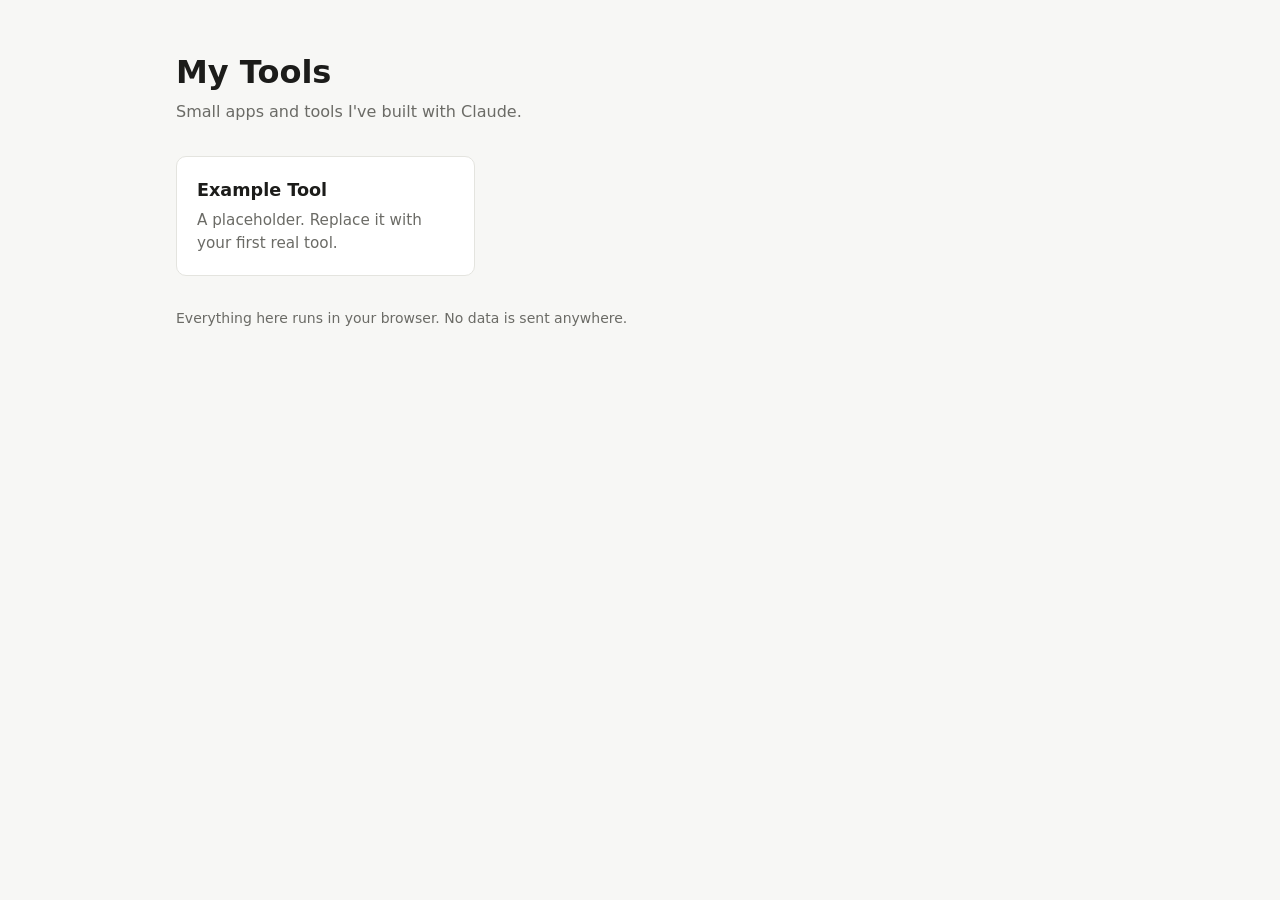
==== public/index.html @ fc3919c1 "Publish only public/ folder so .git and repo files aren't served Co-Authored-By: Claude Opus 5.5 <no" ====
<!doctype html>
<html lang="en">
<head>
  <meta charset="utf-8">
  <meta name="viewport" content="width=device-width, initial-scale=1">
  <title>My Tools</title>
  <meta name="description" content="A collection of small apps and tools I've built.">
  <link rel="stylesheet" href="styles.css">
</head>
<body>
  <header>
    <h1>My Tools</h1>
    <p>Small apps and tools I've built with Claude.</p>
  </header>

  <main class="grid">
    <!-- Add one card per tool. href points to the tool's folder. -->
    <a class="card" href="example-tool/">
      <h2>Example Tool</h2>
      <p>A placeholder. Replace it with your first real tool.</p>
    </a>
  </main>

  <footer>
    <p>Everything here runs in your browser. No data is sent anywhere.</p>
  </footer>
</body>
</html>
---- public/styles.css ----
:root {
  --bg: #f7f7f5;
  --surface: #ffffff;
  --text: #1c1c1a;
  --muted: #6b6b66;
  --border: #e4e4df;
  --accent: #c2410c;
}

@media (prefers-color-scheme: dark) {
  :root {
    --bg: #161615;
    --surface: #20201e;
    --text: #ececea;
    --muted: #9a9a94;
    --border: #33332f;
    --accent: #fb923c;
  }
}

* { box-sizing: border-box; }

body {
  margin: 0 auto;
  max-width: 960px;
  padding: 48px 16px;
  background: var(--bg);
  color: var(--text);
  font: 16px/1.5 system-ui, -apple-system, "Segoe UI", sans-serif;
}

header h1 { margin: 0 0 4px; font-size: 2rem; }
header p, footer p { margin: 0; color: var(--muted); }

.grid {
  display: grid;
  grid-template-columns: repeat(auto-fill, minmax(240px, 1fr));
  gap: 16px;
  margin: 32px 0;
}

.card {
  display: block;
  padding: 20px;
  background: var(--surface);
  border: 1px solid var(--border);
  border-radius: 10px;
  color: inherit;
  text-decoration: none;
  transition: border-color 0.15s;
}
.card:hover, .card:focus-visible { border-color: var(--accent); }
.card h2 { margin: 0 0 6px; font-size: 1.1rem; }
.card p { margin: 0; color: var(--muted); font-size: 0.95rem; }

footer { font-size: 0.875rem; }
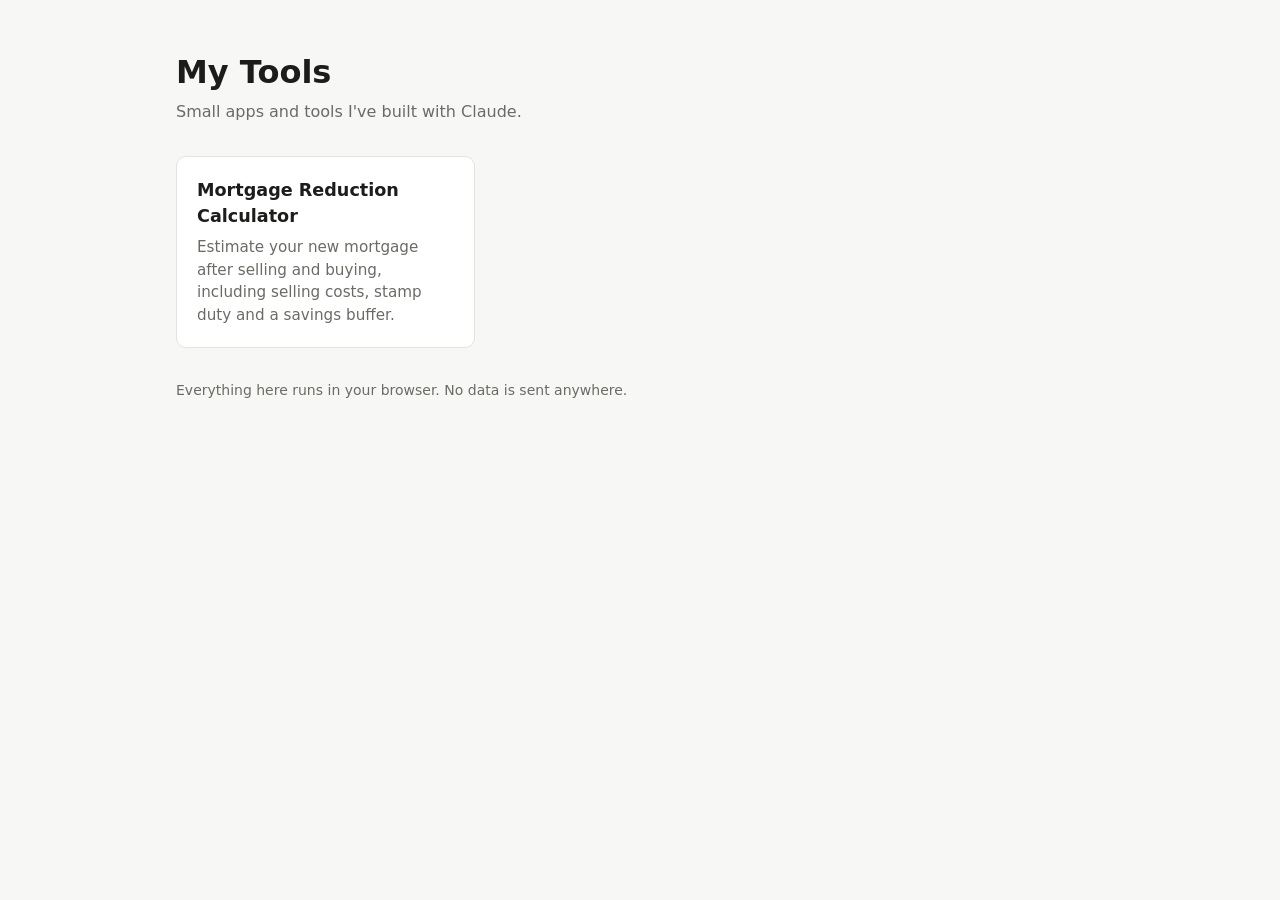
==== commit cf16e0ba: "Add mortgage reduction calculator as first tool Co-Authored-By: Claude Opus 5.5 <noreply@anthropic.c" ====
--- a/public/index.html
+++ b/public/index.html
@@ -15,9 +15,9 @@
 
   <main class="grid">
     <!-- Add one card per tool. href points to the tool's folder. -->
-    <a class="card" href="example-tool/">
-      <h2>Example Tool</h2>
-      <p>A placeholder. Replace it with your first real tool.</p>
+    <a class="card" href="mortgage-calculator/">
+      <h2>Mortgage Reduction Calculator</h2>
+      <p>Estimate your new mortgage after selling and buying, including selling costs, stamp duty and a savings buffer.</p>
     </a>
   </main>
 
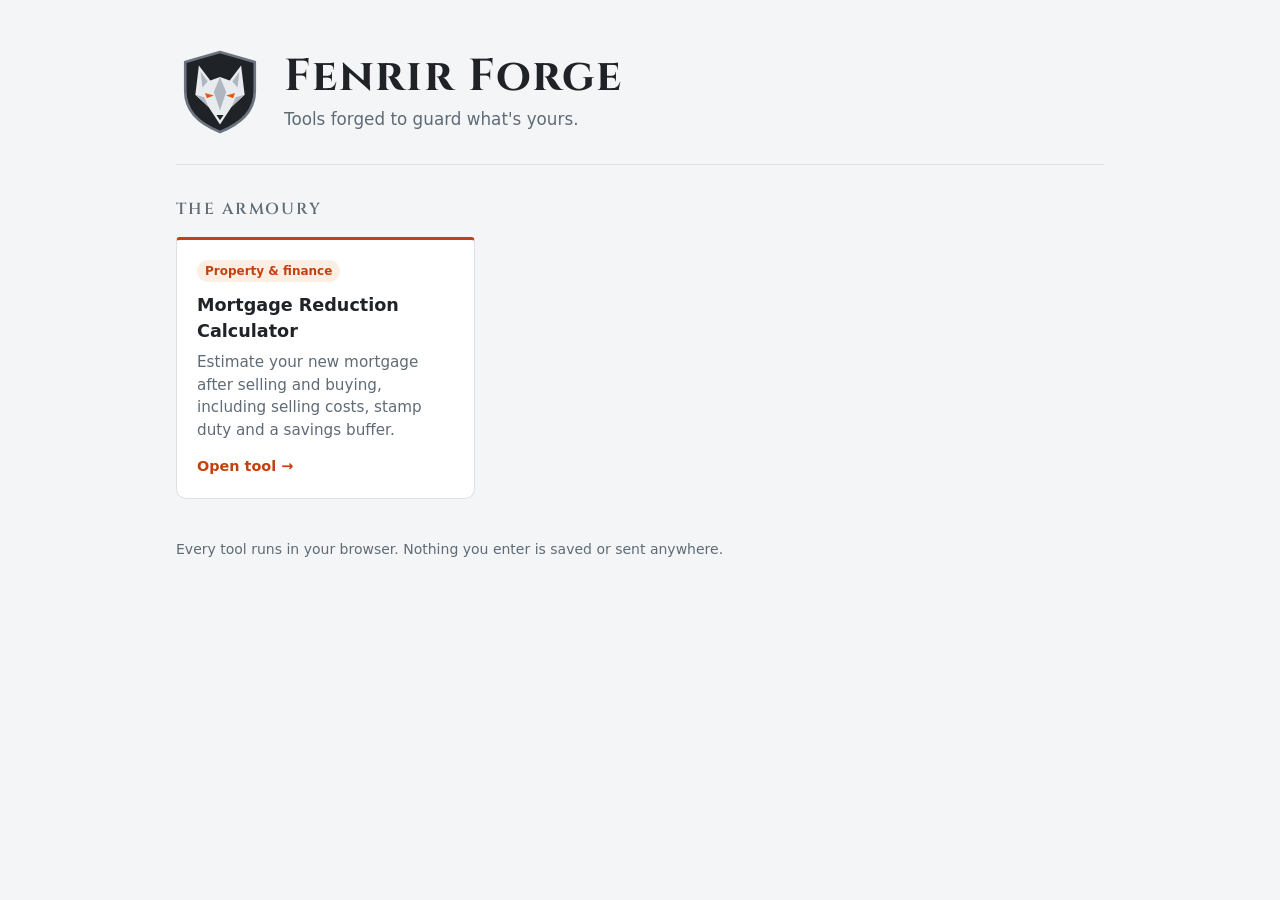
==== commit 8276063e: "Rebrand home page as Fenrir Forge with shield logo and favicon Co-Authored-By: Claude Opus 5.5 <nore" ====
--- a/public/index.html
+++ b/public/index.html
@@ -1,28 +1,38 @@
 <!doctype html>
-<html lang="en">
+<html lang="en-AU">
 <head>
   <meta charset="utf-8">
   <meta name="viewport" content="width=device-width, initial-scale=1">
-  <title>My Tools</title>
-  <meta name="description" content="A collection of small apps and tools I've built.">
+  <title>Fenrir Forge</title>
+  <meta name="description" content="Fenrir Forge: practical tools forged to guard what's yours.">
+  <link rel="icon" href="logo.svg" type="image/svg+xml">
+  <link rel="preconnect" href="https://fonts.googleapis.com">
+  <link rel="preconnect" href="https://fonts.gstatic.com" crossorigin>
+  <link rel="stylesheet" href="https://fonts.googleapis.com/css2?family=Cinzel:wght@600;700&display=swap">
   <link rel="stylesheet" href="styles.css">
 </head>
 <body>
-  <header>
-    <h1>My Tools</h1>
-    <p>Small apps and tools I've built with Claude.</p>
+  <header class="hero">
+    <img class="logo" src="logo.svg" alt="" width="88" height="88">
+    <div>
+      <h1>Fenrir Forge</h1>
+      <p class="tagline">Tools forged to guard what's yours.</p>
+    </div>
   </header>
 
+  <h2 class="section-title">The armoury</h2>
   <main class="grid">
-    <!-- Add one card per tool. href points to the tool's folder. -->
+    <!-- Add one card per tool. href points to the tool's folder inside public/. -->
     <a class="card" href="mortgage-calculator/">
-      <h2>Mortgage Reduction Calculator</h2>
+      <span class="tag">Property &amp; finance</span>
+      <h3>Mortgage Reduction Calculator</h3>
       <p>Estimate your new mortgage after selling and buying, including selling costs, stamp duty and a savings buffer.</p>
+      <span class="go">Open tool &rarr;</span>
     </a>
   </main>
 
   <footer>
-    <p>Everything here runs in your browser. No data is sent anywhere.</p>
+    <p>Every tool runs in your browser. Nothing you enter is saved or sent anywhere.</p>
   </footer>
 </body>
 </html>
--- a/public/styles.css
+++ b/public/styles.css
@@ -1,20 +1,22 @@
 :root {
-  --bg: #f7f7f5;
+  --bg: #f4f5f6;
   --surface: #ffffff;
-  --text: #1c1c1a;
-  --muted: #6b6b66;
-  --border: #e4e4df;
+  --text: #1f2328;
+  --muted: #5f6b76;
+  --border: #dde1e5;
   --accent: #c2410c;
+  --accent-soft: #fdeee4;
 }
 
 @media (prefers-color-scheme: dark) {
   :root {
-    --bg: #161615;
-    --surface: #20201e;
-    --text: #ececea;
-    --muted: #9a9a94;
-    --border: #33332f;
+    --bg: #121417;
+    --surface: #1b1e22;
+    --text: #e9ecef;
+    --muted: #98a2ad;
+    --border: #2d3238;
     --accent: #fb923c;
+    --accent-soft: #2e1d12;
   }
 }
 
@@ -29,28 +31,71 @@
   font: 16px/1.5 system-ui, -apple-system, "Segoe UI", sans-serif;
 }
 
-header h1 { margin: 0 0 4px; font-size: 2rem; }
-header p, footer p { margin: 0; color: var(--muted); }
+.hero {
+  display: flex;
+  align-items: center;
+  gap: 20px;
+  padding-bottom: 28px;
+  border-bottom: 1px solid var(--border);
+}
+.logo { width: 88px; height: 88px; flex-shrink: 0; }
+.hero h1 {
+  margin: 0;
+  font-family: "Cinzel", Georgia, serif;
+  font-size: clamp(2rem, 6vw, 2.8rem);
+  font-weight: 700;
+  letter-spacing: 0.04em;
+  line-height: 1.1;
+}
+.tagline { margin: 6px 0 0; color: var(--muted); font-size: 1.05rem; }
+
+.section-title {
+  margin: 32px 0 0;
+  font-family: "Cinzel", Georgia, serif;
+  font-size: 1rem;
+  font-weight: 600;
+  letter-spacing: 0.12em;
+  text-transform: uppercase;
+  color: var(--muted);
+}
 
 .grid {
   display: grid;
-  grid-template-columns: repeat(auto-fill, minmax(240px, 1fr));
+  grid-template-columns: repeat(auto-fill, minmax(260px, 1fr));
   gap: 16px;
-  margin: 32px 0;
+  margin: 16px 0 40px;
 }
 
 .card {
-  display: block;
+  display: flex;
+  flex-direction: column;
   padding: 20px;
   background: var(--surface);
   border: 1px solid var(--border);
-  border-radius: 10px;
+  border-top: 3px solid var(--accent);
+  border-radius: 4px 4px 10px 10px;
   color: inherit;
   text-decoration: none;
-  transition: border-color 0.15s;
+  transition: transform 0.15s, border-color 0.15s;
 }
-.card:hover, .card:focus-visible { border-color: var(--accent); }
-.card h2 { margin: 0 0 6px; font-size: 1.1rem; }
-.card p { margin: 0; color: var(--muted); font-size: 0.95rem; }
+.card:hover, .card:focus-visible { transform: translateY(-2px); border-color: var(--accent); }
+.card h3 { margin: 10px 0 6px; font-size: 1.1rem; }
+.card p { margin: 0 0 14px; color: var(--muted); font-size: 0.95rem; flex: 1; }
+.tag {
+  align-self: flex-start;
+  padding: 2px 8px;
+  border-radius: 999px;
+  background: var(--accent-soft);
+  color: var(--accent);
+  font-size: 0.75rem;
+  font-weight: 600;
+}
+.go { color: var(--accent); font-size: 0.9rem; font-weight: 600; }
 
-footer { font-size: 0.875rem; }
+footer { font-size: 0.875rem; color: var(--muted); }
+footer p { margin: 0; }
+
+@media (max-width: 480px) {
+  .hero { flex-direction: column; align-items: flex-start; gap: 14px; }
+  .logo { width: 72px; height: 72px; }
+}
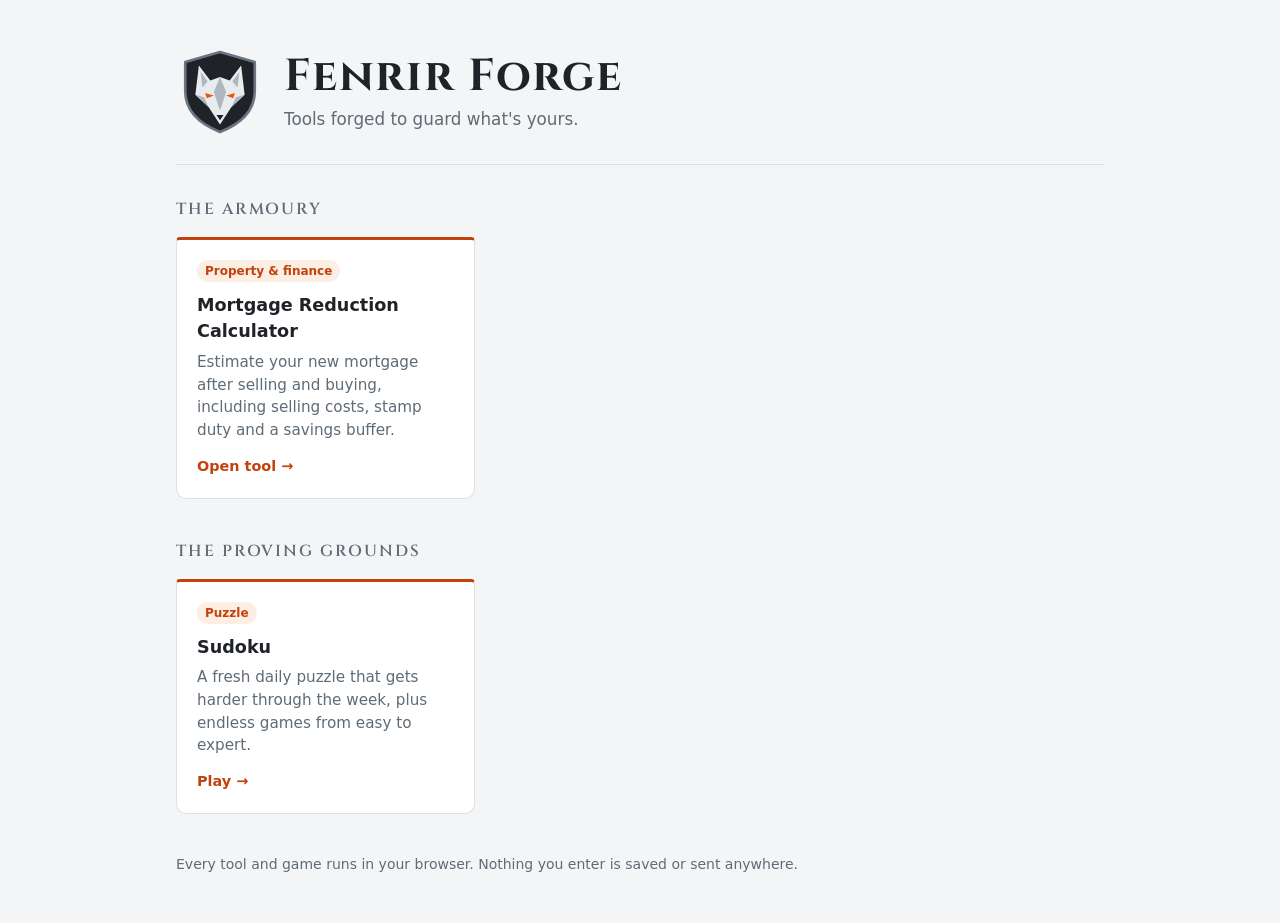
==== commit d770d17f: "Add Sudoku game and Games section on home page Daily puzzle (same for everyone, harder through the w" ====
--- a/public/index.html
+++ b/public/index.html
@@ -31,8 +31,18 @@
     </a>
   </main>
 
+  <h2 class="section-title">The proving grounds</h2>
+  <section class="grid">
+    <a class="card" href="sudoku/">
+      <span class="tag">Puzzle</span>
+      <h3>Sudoku</h3>
+      <p>A fresh daily puzzle that gets harder through the week, plus endless games from easy to expert.</p>
+      <span class="go">Play &rarr;</span>
+    </a>
+  </section>
+
   <footer>
-    <p>Every tool runs in your browser. Nothing you enter is saved or sent anywhere.</p>
+    <p>Every tool and game runs in your browser. Nothing you enter is saved or sent anywhere.</p>
   </footer>
 </body>
 </html>
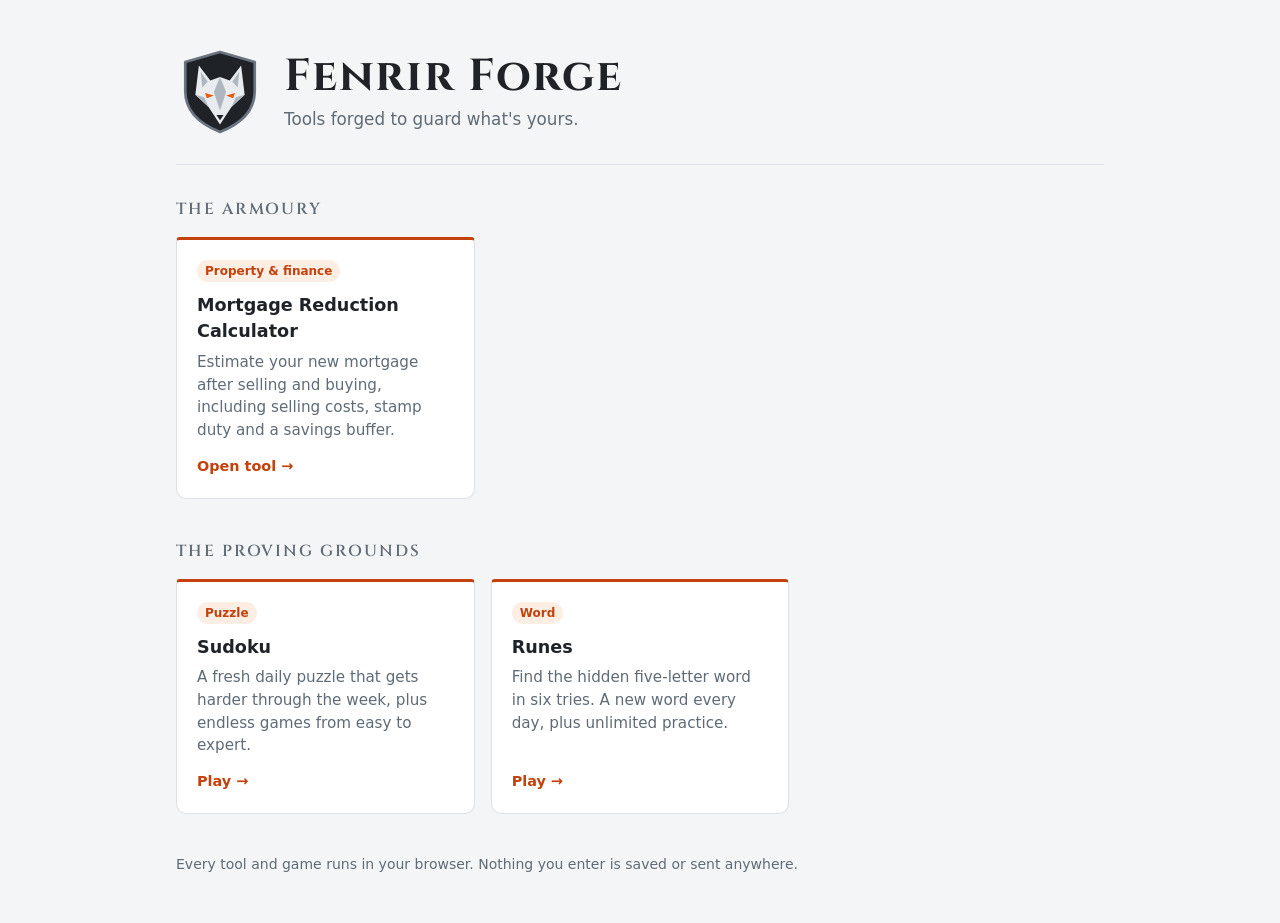
==== commit 790a1f06: "Add Runes daily word game Daily five-letter word puzzle (same word for everyone, local midnight roll" ====
--- a/public/index.html
+++ b/public/index.html
@@ -39,6 +39,12 @@
       <p>A fresh daily puzzle that gets harder through the week, plus endless games from easy to expert.</p>
       <span class="go">Play &rarr;</span>
     </a>
+    <a class="card" href="runes/">
+      <span class="tag">Word</span>
+      <h3>Runes</h3>
+      <p>Find the hidden five-letter word in six tries. A new word every day, plus unlimited practice.</p>
+      <span class="go">Play &rarr;</span>
+    </a>
   </section>
 
   <footer>
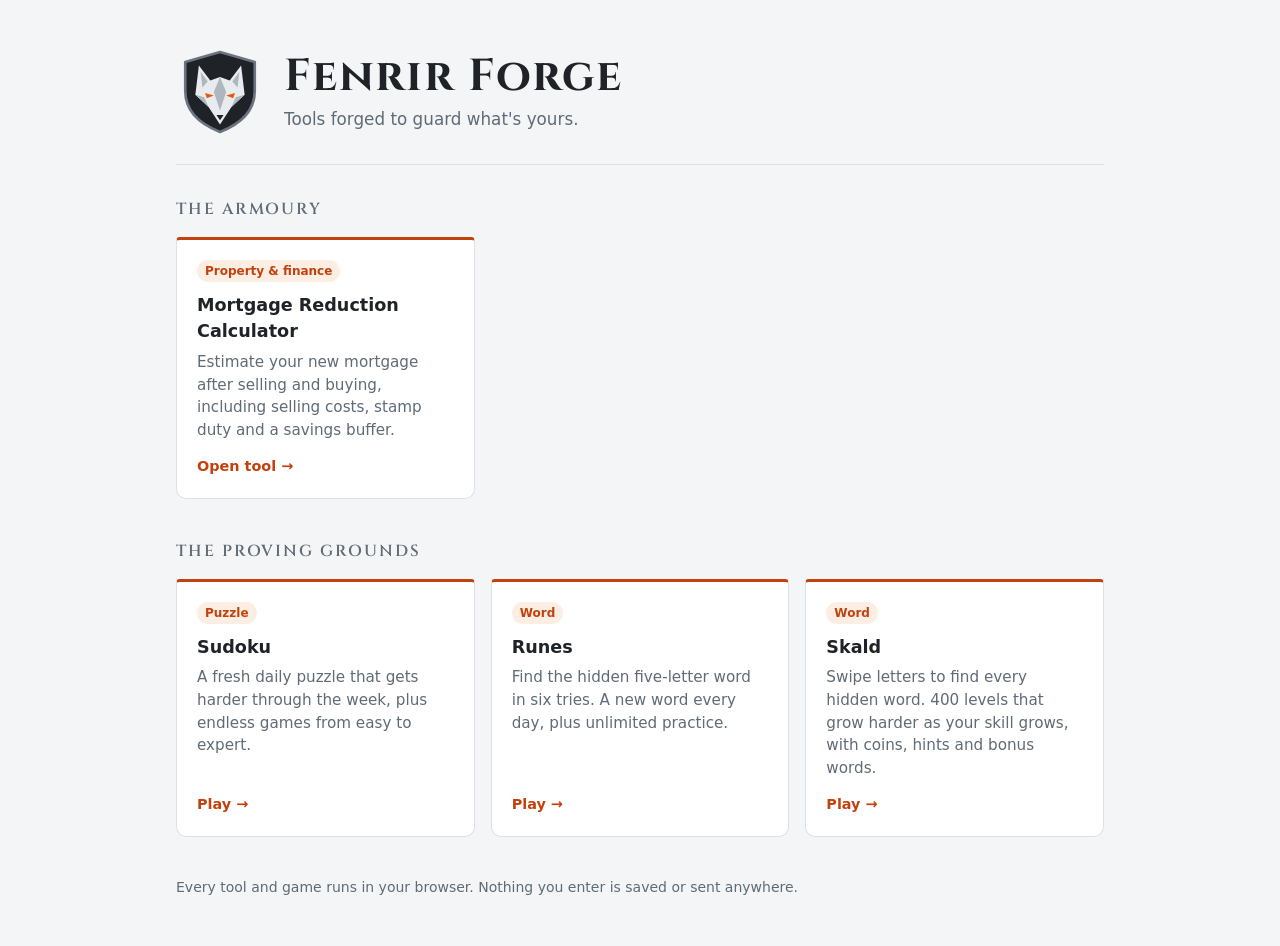
==== commit 2b54f05e: "Add Skald levelled word game 400 levels built from SCOWL common words by scripts/build_skald_levels." ====
--- a/public/index.html
+++ b/public/index.html
@@ -45,6 +45,12 @@
       <p>Find the hidden five-letter word in six tries. A new word every day, plus unlimited practice.</p>
       <span class="go">Play &rarr;</span>
     </a>
+    <a class="card" href="skald/">
+      <span class="tag">Word</span>
+      <h3>Skald</h3>
+      <p>Swipe letters to find every hidden word. 400 levels that grow harder as your skill grows, with coins, hints and bonus words.</p>
+      <span class="go">Play &rarr;</span>
+    </a>
   </section>
 
   <footer>
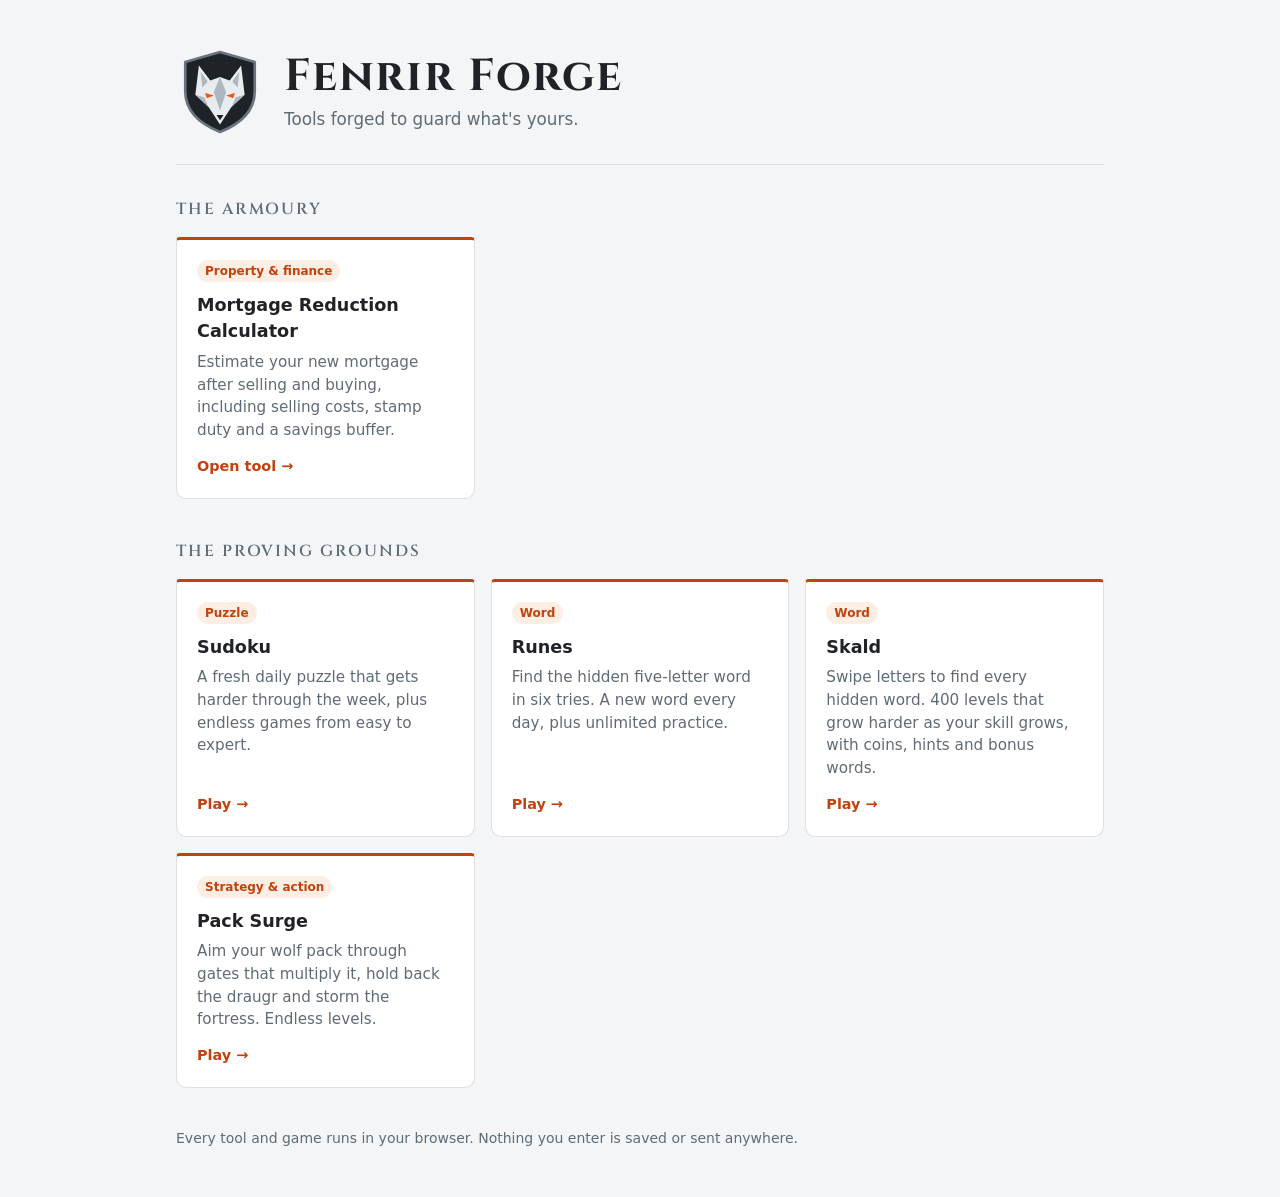
==== commit 2d3b256f: "Add Pack Surge crowd-battle game Drag to aim a wolf launcher through moving multiplier gates, avoid " ====
--- a/public/index.html
+++ b/public/index.html
@@ -51,6 +51,12 @@
       <p>Swipe letters to find every hidden word. 400 levels that grow harder as your skill grows, with coins, hints and bonus words.</p>
       <span class="go">Play &rarr;</span>
     </a>
+    <a class="card" href="pack-surge/">
+      <span class="tag">Strategy &amp; action</span>
+      <h3>Pack Surge</h3>
+      <p>Aim your wolf pack through gates that multiply it, hold back the draugr and storm the fortress. Endless levels.</p>
+      <span class="go">Play &rarr;</span>
+    </a>
   </section>
 
   <footer>
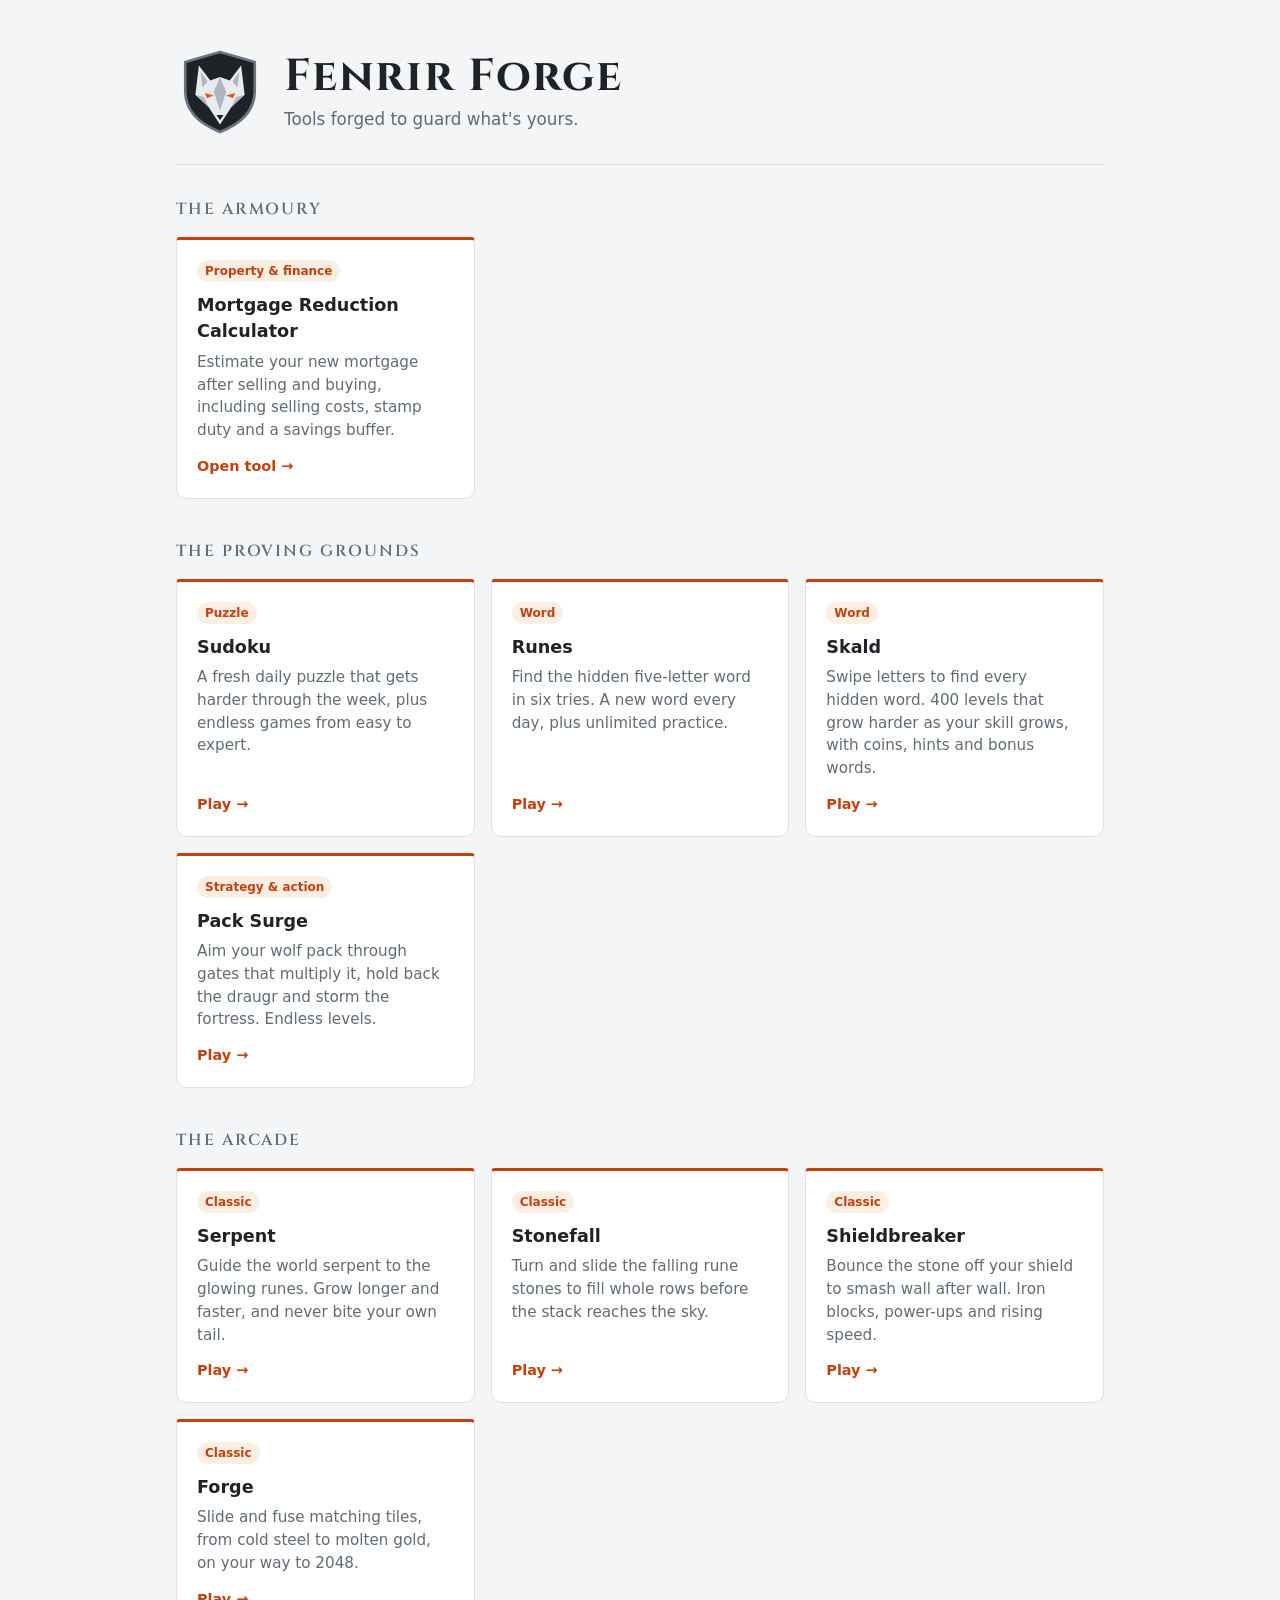
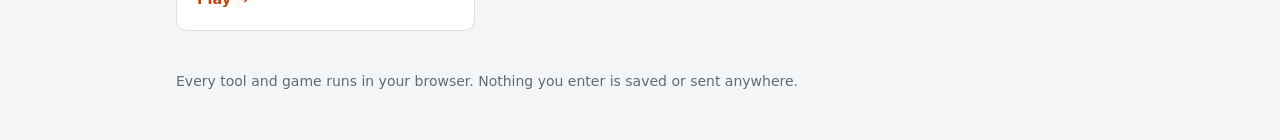
==== commit c105ed51: "Add arcade classics: Serpent, Stonefall, Shieldbreaker, Forge Original Fenrir Forge versions of snak" ====
--- a/public/index.html
+++ b/public/index.html
@@ -59,6 +59,34 @@
     </a>
   </section>
 
+  <h2 class="section-title">The arcade</h2>
+  <section class="grid">
+    <a class="card" href="serpent/">
+      <span class="tag">Classic</span>
+      <h3>Serpent</h3>
+      <p>Guide the world serpent to the glowing runes. Grow longer and faster, and never bite your own tail.</p>
+      <span class="go">Play &rarr;</span>
+    </a>
+    <a class="card" href="stonefall/">
+      <span class="tag">Classic</span>
+      <h3>Stonefall</h3>
+      <p>Turn and slide the falling rune stones to fill whole rows before the stack reaches the sky.</p>
+      <span class="go">Play &rarr;</span>
+    </a>
+    <a class="card" href="shieldbreaker/">
+      <span class="tag">Classic</span>
+      <h3>Shieldbreaker</h3>
+      <p>Bounce the stone off your shield to smash wall after wall. Iron blocks, power-ups and rising speed.</p>
+      <span class="go">Play &rarr;</span>
+    </a>
+    <a class="card" href="forge/">
+      <span class="tag">Classic</span>
+      <h3>Forge</h3>
+      <p>Slide and fuse matching tiles, from cold steel to molten gold, on your way to 2048.</p>
+      <span class="go">Play &rarr;</span>
+    </a>
+  </section>
+
   <footer>
     <p>Every tool and game runs in your browser. Nothing you enter is saved or sent anywhere.</p>
   </footer>
